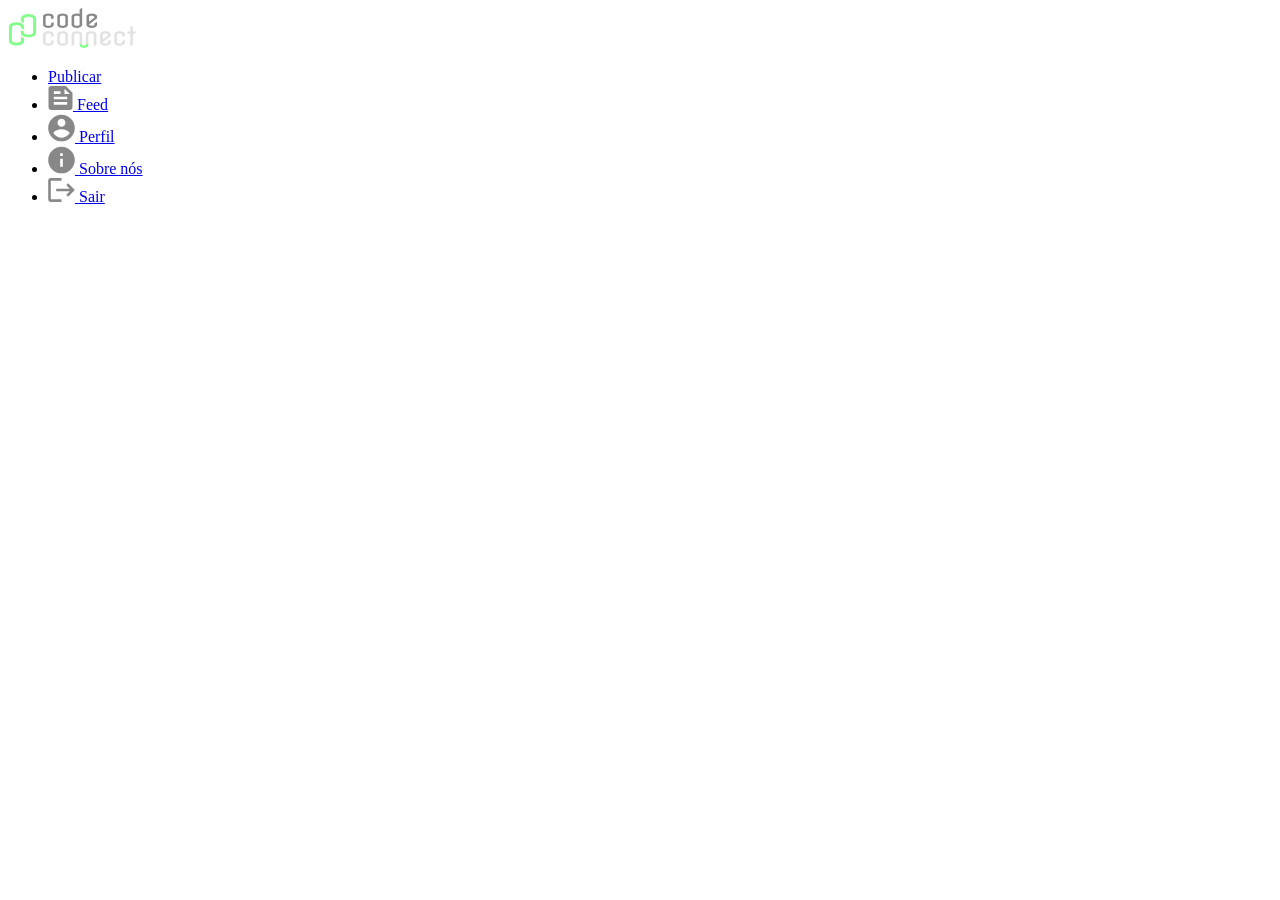
==== 02-javascript-entendendo-promises-e-async-await/index.html @ 98f3c633 "novo curso" ====
<!DOCTYPE html>
<html lang="pt-br">
  <head>
    <meta charset="UTF-8" />
    <meta name="viewport" content="width=device-width, initial-scale=1.0" />
    <link rel="preconnect" href="https://fonts.googleapis.com" />
    <link rel="preconnect" href="https://fonts.gstatic.com" crossorigin />
    <link
      href="https://fonts.googleapis.com/css2?family=Prompt:ital,wght@0,100;0,200;0,300;0,400;0,500;0,600;0,700;0,800;0,900;1,100;1,200;1,300;1,400;1,500;1,600;1,700;1,800;1,900&display=swap"
      rel="stylesheet"
    />
    <link rel="stylesheet" href="styles.css" />
    <title>CodeConnect</title>
  </head>

  <body>
    <aside>
      <img src="./img/Logo.svg" alt="logo" />
      <nav>
        <ul class="lista-links">
          <li>
            <a href="#" class="link-destaque">Publicar</a>
          </li>
          <li>
            <a href="#">
              <img src="./img/feed.svg" alt="feed" />
              Feed
            </a>
          </li>
          <li>
            <a href="#">
              <img src="./img/account_circle.svg" alt="perfil" />
              Perfil
            </a>
          </li>
          <li>
            <a href="#">
              <img src="./img/info.svg" alt="info" />
              Sobre nós
            </a>
          </li>
          <li>
            <a href="#">
              <img src="./img/logout.svg" alt="sair" />
              Sair
            </a>
          </li>
        </ul>
      </nav>
    </aside>

    <script src="script.js"></script>
  </body>
</html>
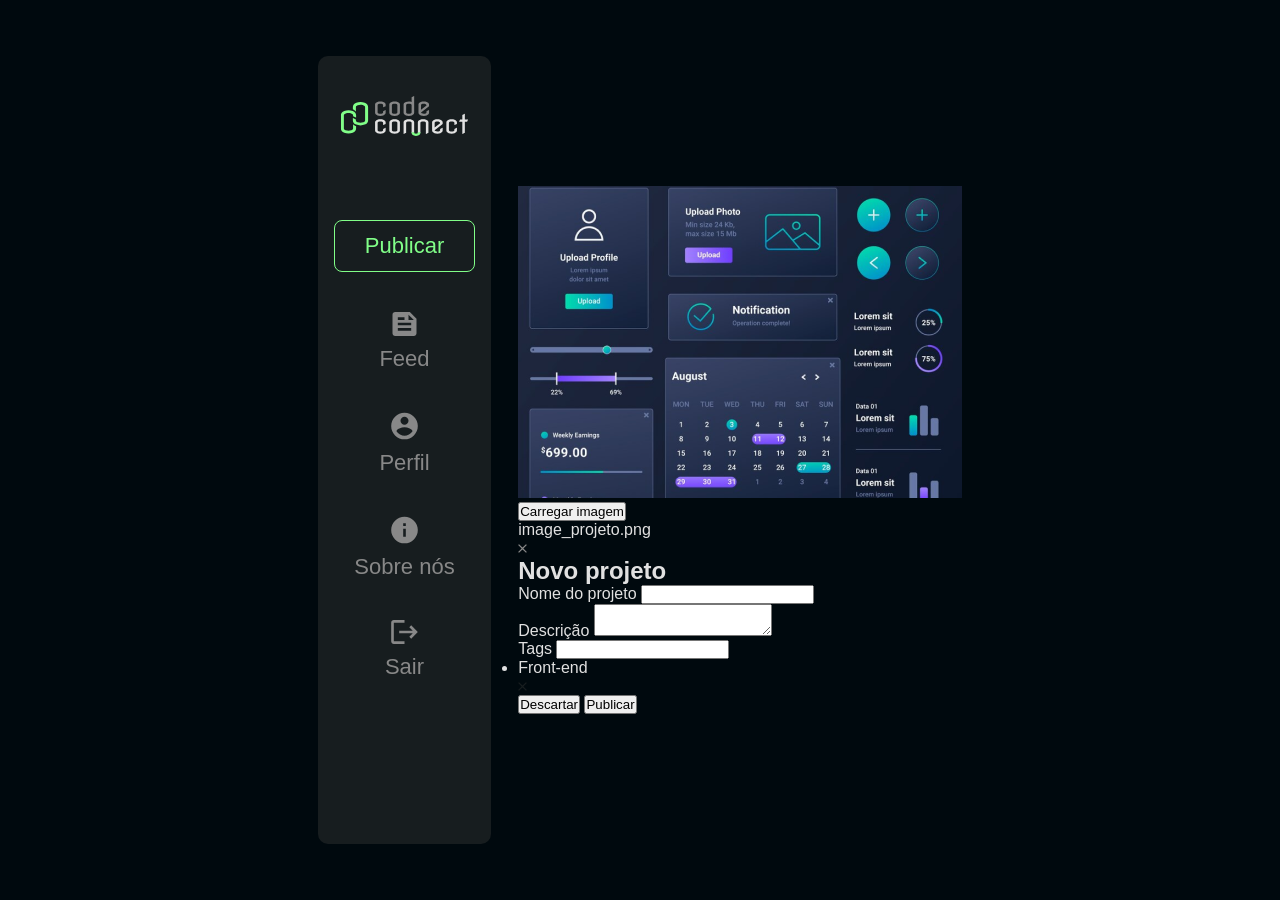
==== commit 0f02d38b: "update html" ====
--- a/02-javascript-entendendo-promises-e-async-await/index.html
+++ b/02-javascript-entendendo-promises-e-async-await/index.html
@@ -49,6 +49,47 @@
       </nav>
     </aside>
 
+    <main>
+      <div class="container-upload-imagem">
+        <div class="container-imagem">
+          <img src="./img/imagem1.png" class="main-imagem" />
+        </div>
+        <button>Carregar imagem</button>
+        <div class="container-imagem-nome">
+          <p>image_projeto.png</p>
+          <img src="./img/close.svg" />
+        </div>
+      </div>
+
+      <div class="container-descricao">
+        <h2>Novo projeto</h2>
+        <form>
+          <div>
+            <label for="nome">Nome do projeto</label>
+            <input type="text" id="nome" name="nome" />
+          </div>
+          <div>
+            <label for="descricao">Descrição</label>
+            <textarea id="descricao" name="descricao"></textarea>
+          </div>
+          <div>
+            <label for="categoria">Tags</label>
+            <input type="text" id="categoria" name="categoria" />
+          </div>
+          <ul class="lista-tags">
+            <li>
+              <p>Front-end</p>
+              <img src="./img/close-black.svg" />
+            </li>
+          </ul>
+          <div class="container-botoes">
+            <button class="botao-descartar">Descartar</button>
+            <button class="botao-publicar">Publicar</button>
+          </div>
+        </form>
+      </div>
+    </main>
+
     <script src="script.js"></script>
   </body>
 </html>
--- a/02-javascript-entendendo-promises-e-async-await/styles.css
+++ b/02-javascript-entendendo-promises-e-async-await/styles.css
@@ -0,0 +1,66 @@
+:root {
+  --background-color: #00090e;
+  --text-color: #e1e1e1;
+  --primary-color: #81fe88;
+  --secondary-color: #888;
+  --tag-color: #171d1f;
+  --font-family: "Prompt", sans-serif;
+  --itens-background: #171d1f;
+}
+
+* {
+  box-sizing: border-box;
+  margin: 0;
+  padding: 0;
+}
+
+body {
+  background-color: var(--background-color);
+  color: var(--text-color);
+  font-family: var(--font-family);
+
+  display: flex;
+  justify-content: center;
+  align-items: center;
+
+  height: 100vh;
+  gap: 27px;
+  padding: 56px 0;
+}
+
+aside {
+  background-color: var(--itens-background);
+  border-radius: 10px;
+  height: 100%;
+  padding: 40px 16px;
+  text-align: center;
+}
+
+.lista-links {
+  display: flex;
+  flex-direction: column;
+  gap: 40px;
+  margin-top: 80px;
+  align-items: center;
+  list-style: none;
+}
+
+.lista-links li a {
+  display: flex;
+  flex-direction: column;
+  gap: 10px;
+  align-items: center;
+  text-decoration: none;
+  color: var(--secondary-color);
+  font-size: 22px;
+}
+
+.lista-links li:first-of-type a {
+  color: var(--primary-color);
+}
+
+.link-destaque {
+  border: 1px solid var(--primary-color);
+  padding: 12px 30px;
+  border-radius: 8px;
+}
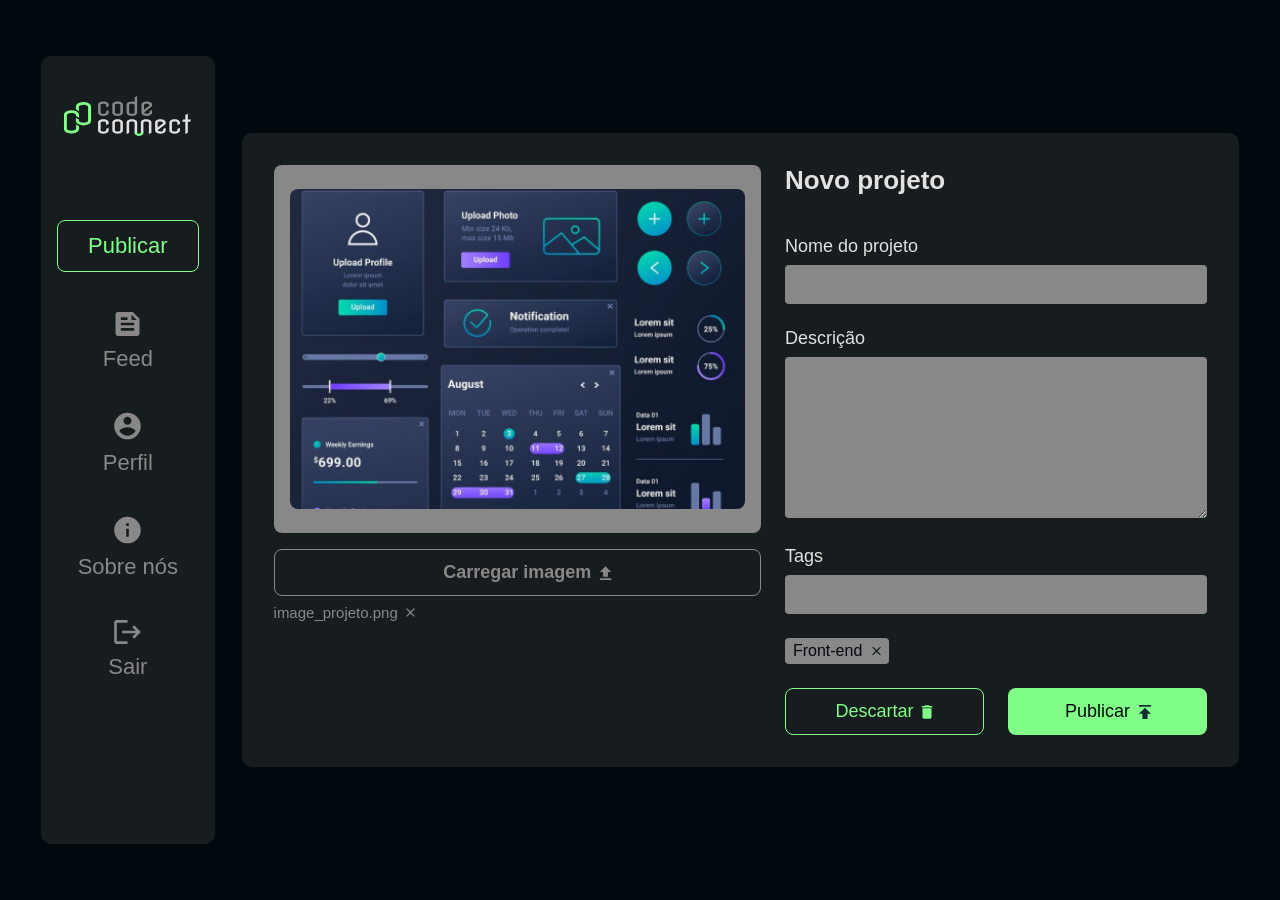
==== commit e41fdcfd: "update html, css" ====
--- a/02-javascript-entendendo-promises-e-async-await/index.html
+++ b/02-javascript-entendendo-promises-e-async-await/index.html
@@ -54,7 +54,8 @@
         <div class="container-imagem">
           <img src="./img/imagem1.png" class="main-imagem" />
         </div>
-        <button>Carregar imagem</button>
+        <button id="upload-btn">Carregar imagem</button>
+        <input type="file" id="image-upload" accept="image/" style="display: none" />
         <div class="container-imagem-nome">
           <p>image_projeto.png</p>
           <img src="./img/close.svg" />
@@ -90,6 +91,6 @@
       </div>
     </main>
 
-    <script src="script.js"></script>
+    <script src="scripts.js"></script>
   </body>
 </html>
--- a/02-javascript-entendendo-promises-e-async-await/styles.css
+++ b/02-javascript-entendendo-promises-e-async-await/styles.css
@@ -64,3 +64,173 @@
   padding: 12px 30px;
   border-radius: 8px;
 }
+
+main {
+  display: flex;
+  background-color: var(--itens-background);
+  border-radius: 10px;
+  padding: 32px;
+  gap: 24px;
+}
+
+h2 {
+  font-size: 26px;
+  margin-bottom: 40px;
+  font-weight: 600;
+}
+
+form {
+  display: flex;
+  flex-direction: column;
+  gap: 24px;
+}
+
+form div label {
+  font-size: 18px;
+  font-weight: 400;
+  display: block;
+  margin-bottom: 8px;
+}
+
+form div input,
+textarea {
+  width: 100%;
+  padding: 8px 16px;
+  background-color: var(--secondary-color);
+  border: none;
+  border-radius: 4px;
+  font-family: var(--font-family);
+  line-height: 22.5px;
+}
+
+form div input {
+  height: 39px;
+}
+
+textarea {
+  height: 161px;
+}
+
+.lista-tags li {
+  display: flex;
+  background-color: var(--secondary-color);
+  color: var(--background-color);
+  gap: 10px;
+  padding: 4px 8px;
+  border-radius: 4px;
+}
+
+.lista-tags {
+  display: flex;
+}
+
+.container-botoes {
+  display: flex;
+  gap: 24px;
+  justify-content: space-between;
+}
+
+.container-botoes button {
+  width: 50%;
+  padding: 12px 32px 12px 12px;
+  text-align: center;
+  border-radius: 8px;
+  font-family: var(--font-family);
+  font-size: 18px;
+  font-weight: 500;
+}
+
+.botao-descartar {
+  background-color: var(--itens-background);
+  color: var(--primary-color);
+  border: 1px solid var(--primary-color);
+  position: relative;
+}
+
+.botao-descartar::after {
+  content: "";
+  background-image: url("./img/trash.svg");
+  background-size: contain;
+  background-repeat: no-repeat;
+  width: 15px;
+  height: 15px;
+  display: inline-block;
+  position: absolute;
+  top: 50%;
+  transform: translateY(-50%);
+  margin-left: 8px;
+}
+
+.botao-publicar {
+  background-color: var(--primary-color);
+  color: var(--background-color);
+  border: none;
+  position: relative;
+}
+
+.botao-publicar::after {
+  content: "";
+  background-image: url("./img/arrow_forward2.svg");
+  background-size: contain;
+  background-repeat: no-repeat;
+  width: 15px;
+  height: 15px;
+  display: inline-block;
+  position: absolute;
+  top: 50%;
+  transform: translateY(-50%);
+  margin-left: 8px;
+}
+
+.container-descricao {
+  width: 422px;
+}
+
+.main-imagem {
+  border-radius: 8px;
+  height: 100%;
+  object-fit: cover;
+}
+
+.container-imagem {
+  height: 368px;
+  padding: 24px 16px;
+  background-color: var(--secondary-color);
+  border-radius: 8px;
+}
+
+.container-upload-imagem button {
+  margin: 16px 0 8px 0;
+  background-color: var(--itens-background);
+  border: 1px solid var(--secondary-color);
+  border-radius: 8px;
+  color: var(--secondary-color);
+  width: 100%;
+  text-align: center;
+  padding: 12px;
+  font-family: var(--font-family);
+  font-weight: 600;
+  font-size: 18px;
+  position: relative;
+}
+
+.container-upload-imagem button::after {
+  content: "";
+  background-image: url("./img/upload.svg");
+  background-size: contain;
+  background-repeat: no-repeat;
+  display: inline-block;
+  width: 15px;
+  height: 15px;
+  position: absolute;
+  top: 50%;
+  transform: translateY(-50%);
+  margin-left: 8px;
+}
+
+.container-imagem-nome {
+  display: flex;
+  gap: 8px;
+  color: var(--secondary-color);
+  font-size: 15px;
+}
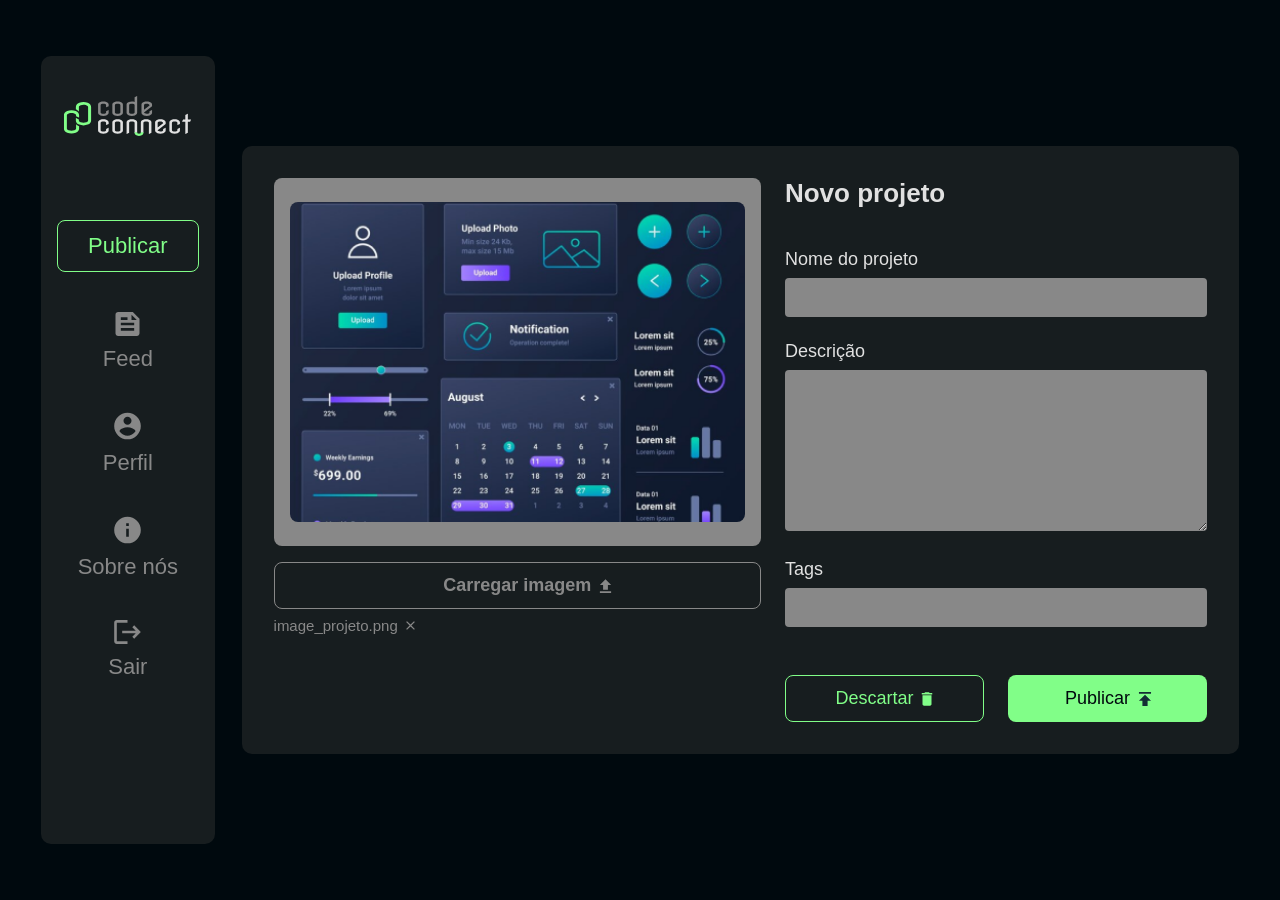
==== commit 0d4e5c8e: "envio de formulario" ====
--- a/02-javascript-entendendo-promises-e-async-await/index.html
+++ b/02-javascript-entendendo-promises-e-async-await/index.html
@@ -75,14 +75,11 @@
           </div>
           <div>
             <label for="categoria">Tags</label>
-            <input type="text" id="categoria" name="categoria" />
+            <input type="text" name="categoria" id="input-tags" />
           </div>
-          <ul class="lista-tags">
-            <li>
-              <p>Front-end</p>
-              <img src="./img/close-black.svg" />
-            </li>
-          </ul>
+
+          <ul class="lista-tags" id="lista-tags"></ul>
+          
           <div class="container-botoes">
             <button class="botao-descartar">Descartar</button>
             <button class="botao-publicar">Publicar</button>
